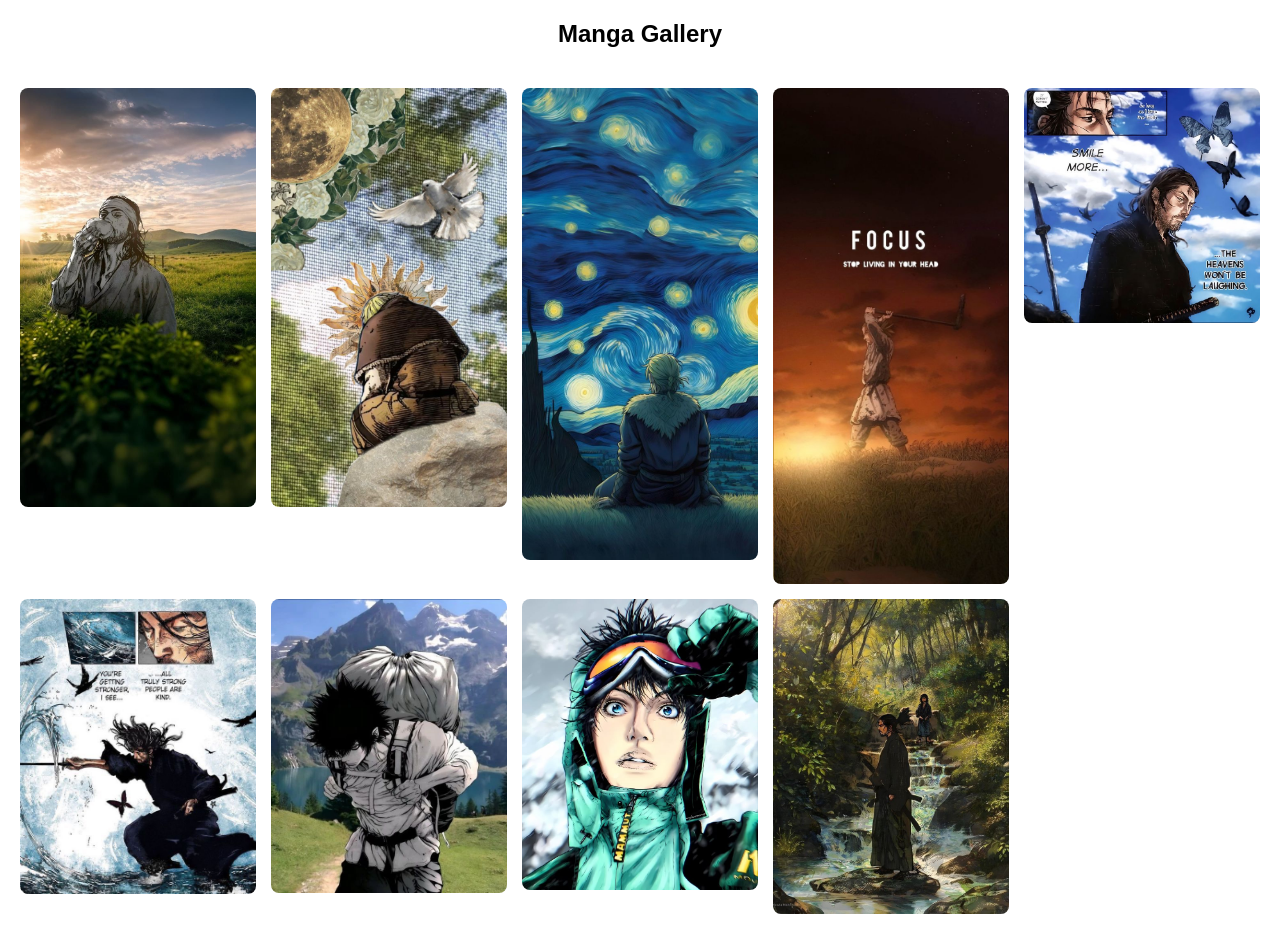
==== image-gallery.html @ 9f9a3e04 "Add files via upload day 12 task of creating image gallery :)" ====
<!DOCTYPE html>
<html lang="en">
<head>
    <meta charset="UTF-8">
    <meta name="viewport" content="width=device-width, initial-scale=1.0">
    <link rel="stylesheet" href="day12.css">
    <title>Document</title>
</head>
<body>
    
    <h2>Manga Gallery</h2>

  <div class="gallery">
    <img src="img9.jpg" alt="Image 4" class="gallery-item">
    <img src="img10.jpg" alt="Image 4" class="gallery-item">
    <img src="img12.jpg" alt="Image 4" class="gallery-item">
    <img src="img11.jpg" alt="Image 4" class="gallery-item">
    <img src="img1.jpg" alt="Image 1" class="gallery-item">
    <img src="img2.jpg" alt="Image 2" class="gallery-item">
    <img src="img3.jpg" alt="Image 3" class="gallery-item">
    <img src="img4.jpg" alt="Image 4" class="gallery-item">
    <img src="img5.jpg" alt="Image 4" class="gallery-item">
    <!-- <img src="img6.jpg" alt="Image 4" class="gallery-item"> -->
    
       <!-- 1 6 11/ -->

  </div>

  <!-- <modal> -->
    <div class="modal" id="modal">
        <span class="close">&times;</span>
        <img class="modal-content" id="modal-img">
    </div>

<script src="day12.js"></script>    
</body>
</html>
---- day12.css ----
body {
  font-family: Arial;
  text-align: center;
  margin: 0;
}
.gallery {
  display: grid;
  grid-template-columns: repeat(auto-fit, minmax(200px, 1fr));
  gap: 15px;
  padding: 20px;
}
.gallery img {
  width: 100%;
  cursor: pointer;
  border-radius: 8px;
  transition: transform 0.3s;
}
.gallery img:hover{
  transform: scale(1.15);
}
.modal{
  display: none;
  position: fixed;
  z-index: 1000;
  left: 0;
  top: 0;
  width:100%;
  height:100%;
  background: rgba(0,0,0,0.8);
  justify-content: center;
  align-items: center;
}

.modal-content{
  max-width: 80%;
  max-height: 80%;
  border-radius:10px;
}
.close{
  position:absolute;
  top:20px;
  right:40px;
  font-size:40px;
  color:white;
  cursor:pointer;
}
@media (max-width: 600px) {
  .modal-content{
    max-width: 95%;
  }
}
.modal-content{
  animation: zoom 0.3s ease;
}
@keyframes zoom {
  from { transform:scale(0.7);}
  to {transform: (1);}
}
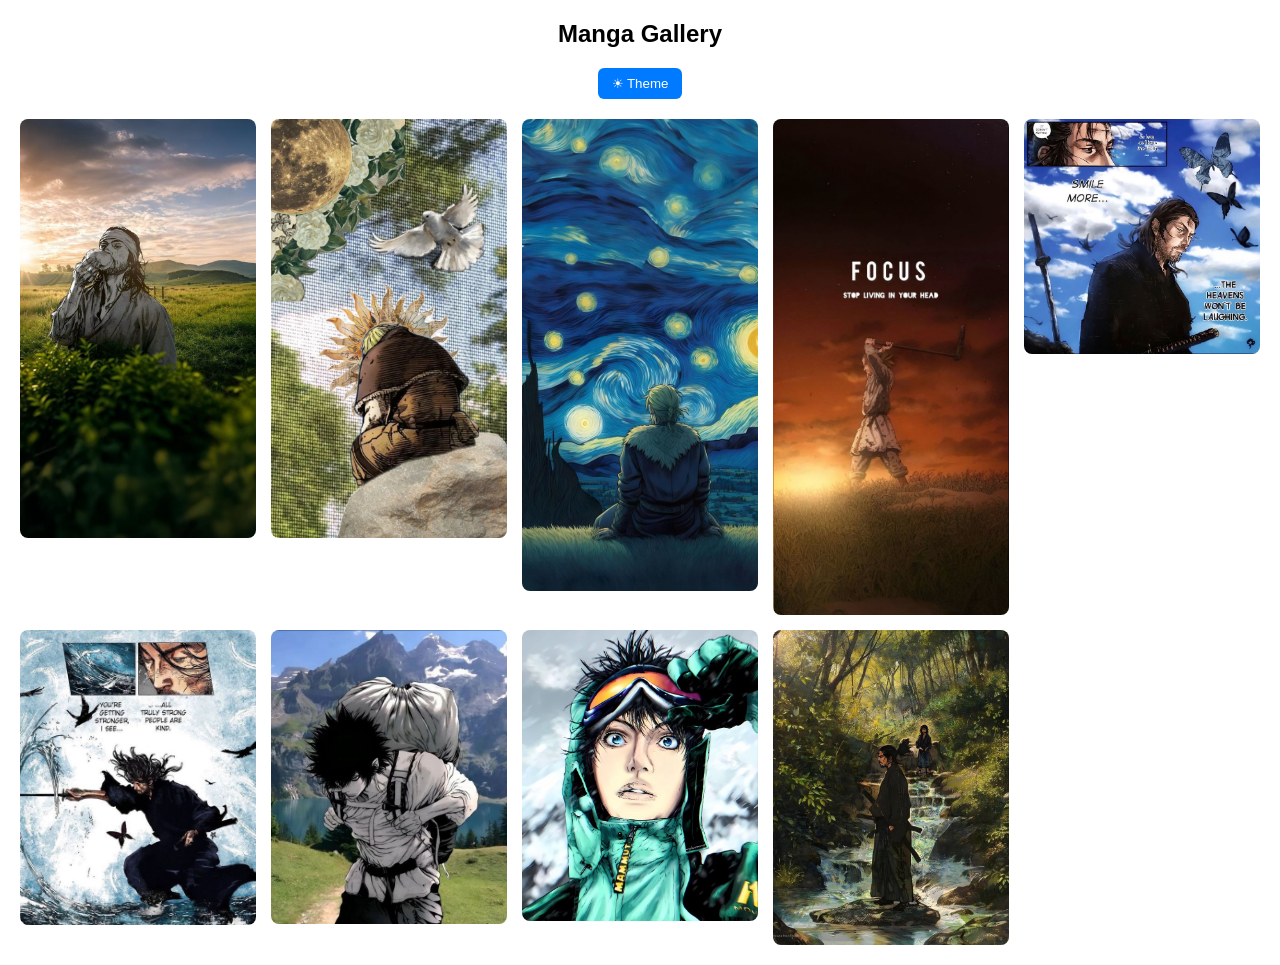
==== commit 7bdd140f: "Add theme toggle button to image gallery Added a theme toggle button for user interface customizatio" ====
--- a/image-gallery.html
+++ b/image-gallery.html
@@ -9,6 +9,7 @@
 <body>
     
     <h2>Manga Gallery</h2>
+    <button class="theme-toggle-btn" id="theme-toggle">☀︎ Theme</button>
 
   <div class="gallery">
     <img src="img9.jpg" alt="Image 4" class="gallery-item">
@@ -34,4 +35,4 @@
 
 <script src="day12.js"></script>    
 </body>
-</html>+</html>
--- a/day12.css
+++ b/day12.css
@@ -2,6 +2,9 @@
   font-family: Arial;
   text-align: center;
   margin: 0;
+  background: var(--bg-color);
+  color: var(--text-color);
+  transition: background 0.3s, color 0.3s;
 }
 .gallery {
   display: grid;
@@ -17,6 +20,15 @@
 }
 .gallery img:hover{
   transform: scale(1.15);
+}
+.theme-toggle-btn{
+  border-radius: 6px;
+  background: var(--accent-color);
+  padding: 8px 14px;
+  cursor:pointer;
+  color: white;
+  border: none;
+
 }
 .modal{
   display: none;
@@ -55,4 +67,72 @@
 @keyframes zoom {
   from { transform:scale(0.7);}
   to {transform: (1);}
-}+}
+
+:root{
+  --bg-color: #ffffffff;
+  --text-color: #000000;
+  --card-bg: #f5f5f5f5;
+  --accent-color: #007bff;
+}
+
+[data-theme="dark"]{
+  --bg-color: #050510;
+  --text-color: #00f7ff;
+  --card-bg: rgba(0, 247, 255, 0.05);
+  --accent-color: #b11c5f;
+
+  --neon-glow: 0 0 8px #00f7ff,
+                0 0 20px #00f7ff,
+                0 0 40px #00f7ff;
+}
+/* [data-theme="dark"]{
+  --bg-color: #121212;
+  --text-color:#ffffff;
+  --card-bg: #3a3737;
+  --accent-color: #4dabf7;
+} */
+[data-theme="dark"] body {
+  background: radial-gradient(circle at top,
+              #0a0a25,
+              #020210 70%);
+}
+[data-theme="dark"] h2 {
+  text-shadow: var(--neon-glow);
+}
+
+[data-theme="dark"] .gallery img {
+  border: 2px solid #00f7ff;
+  box-shadow: 0 0 10px #00f7ff55;
+  transition: 0.3s;
+}
+[data-theme="dark"] .gallery img:hover {
+  transform: scale(1.1);
+  box-shadow:
+      0 0 10px #00f7ff,
+      0 0 25px #00f7ff,
+      0 0 50px #ff00ff;
+}
+[data-theme="dark"] .theme-toggle-btn {
+  background: transparent;
+  color: #00f7ff;
+  border: 2px solid #00f7ff;
+  box-shadow: var(--neon-glow);
+}
+[data-theme="dark"] .modal-content {
+  box-shadow:
+    0 0 20px #00f7ff,
+    0 0 40px #ff00ff;
+}
+@keyframes neonPulse {
+  0% { text-shadow: 0 0 5px #00f7ff; }
+  50% { text-shadow: 0 0 25px #00f7ff; }
+  100% { text-shadow: 0 0 5px #00f7ff; }
+}
+
+[data-theme="dark"] h2 {
+  animation: neonPulse 2s infinite;
+}
+.gallery img{
+ background: var(--card-bg);
+}
